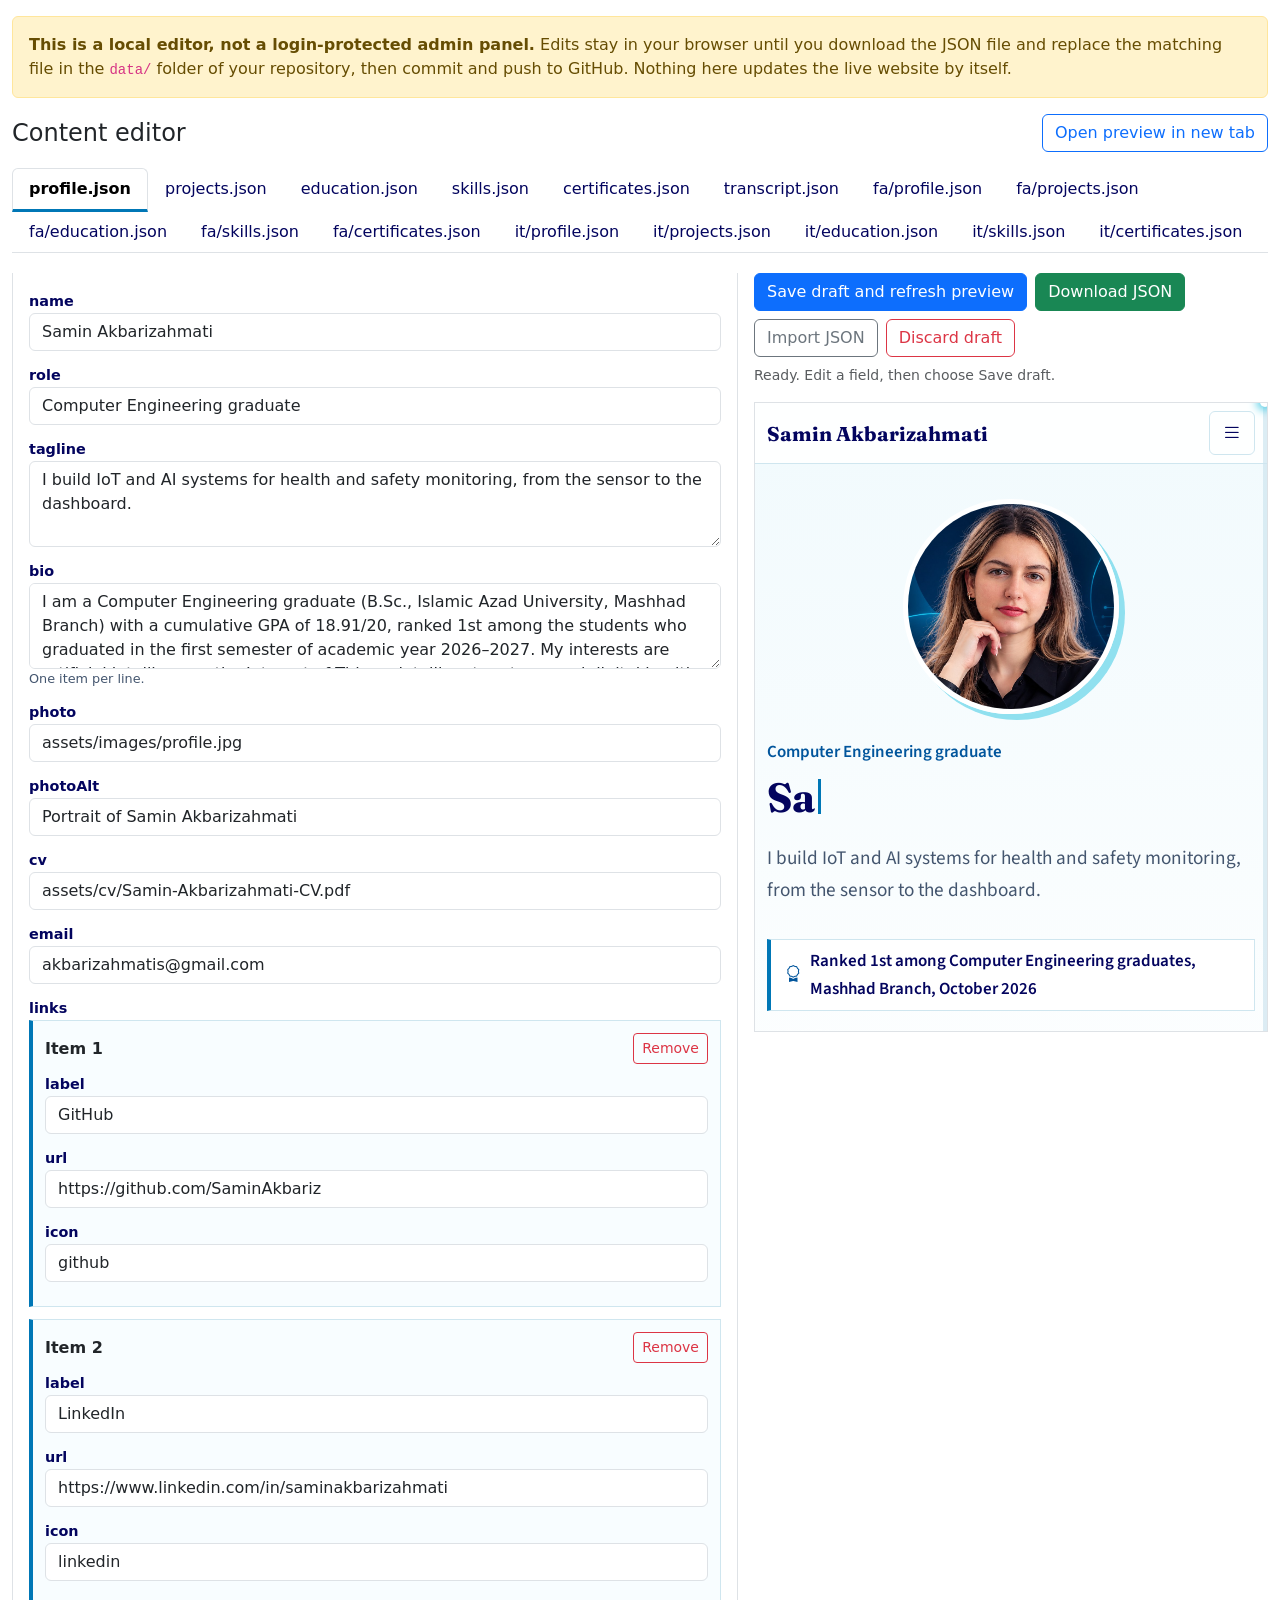
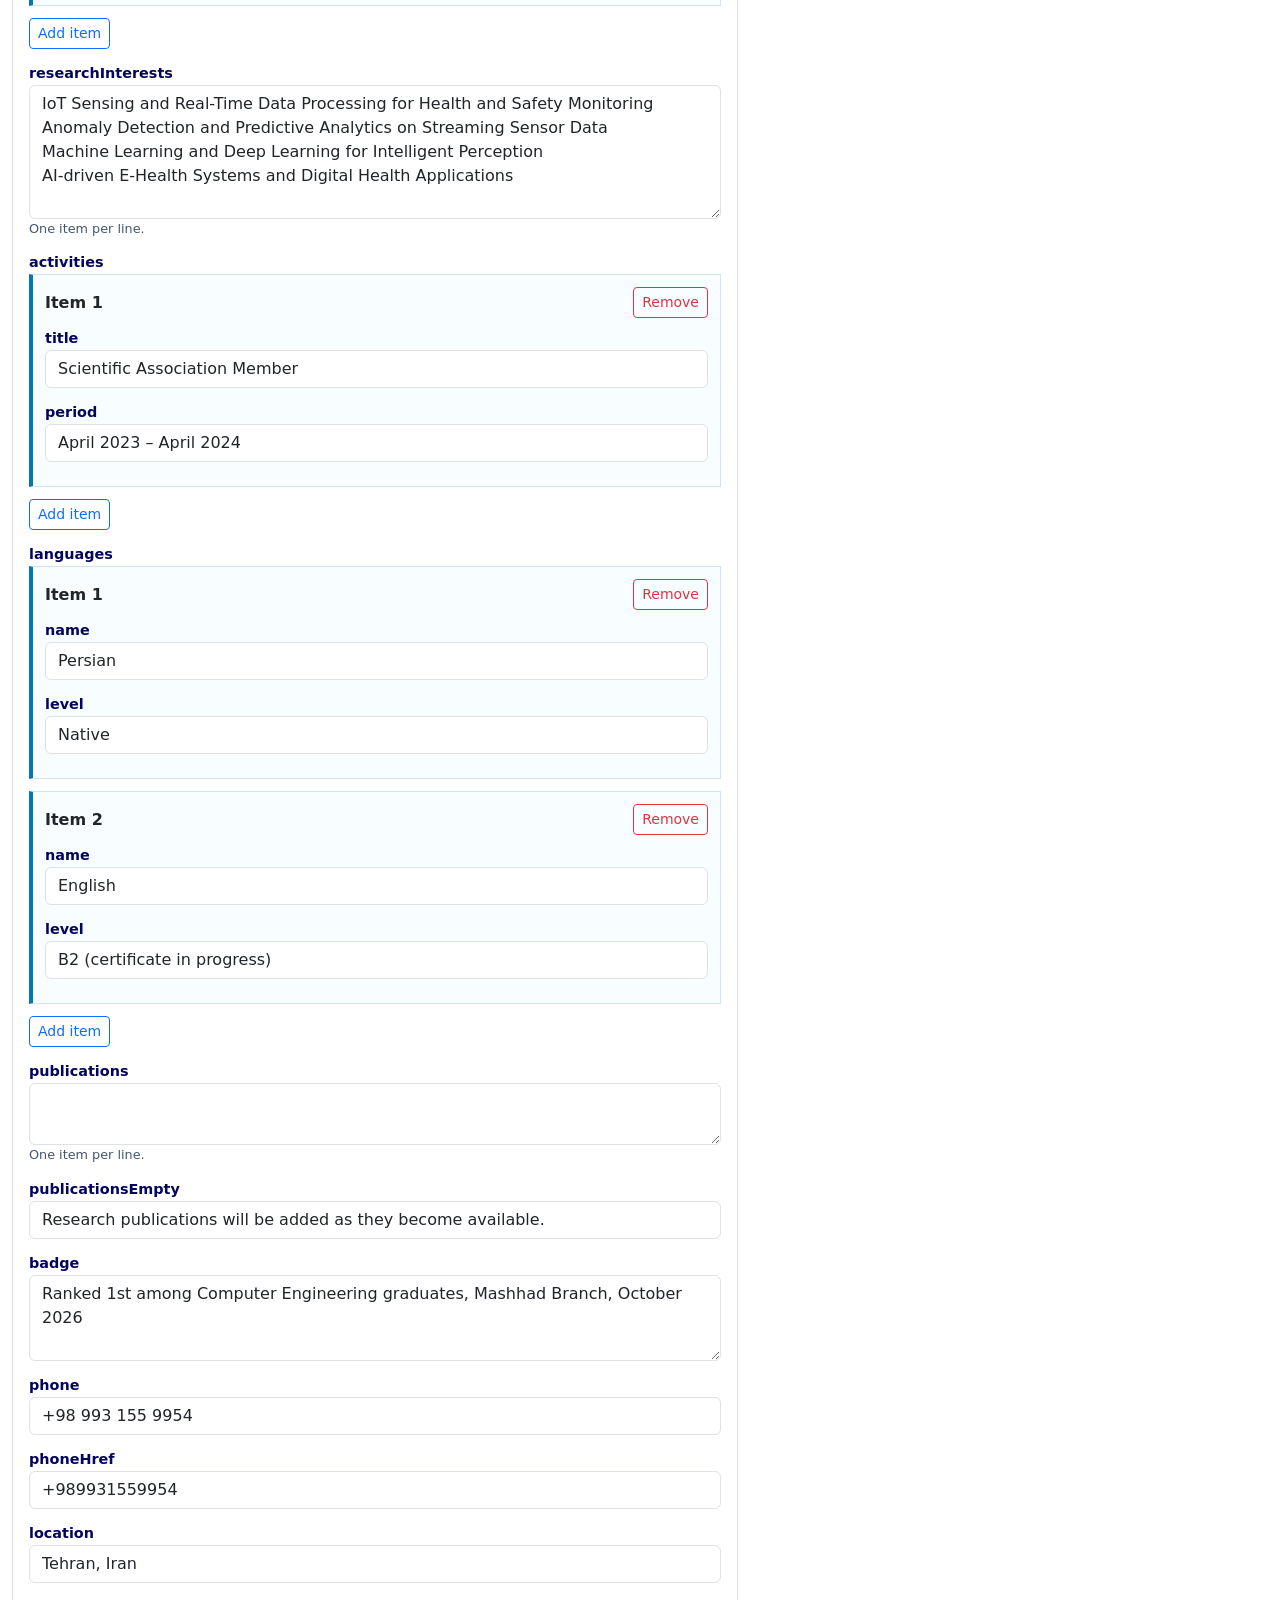
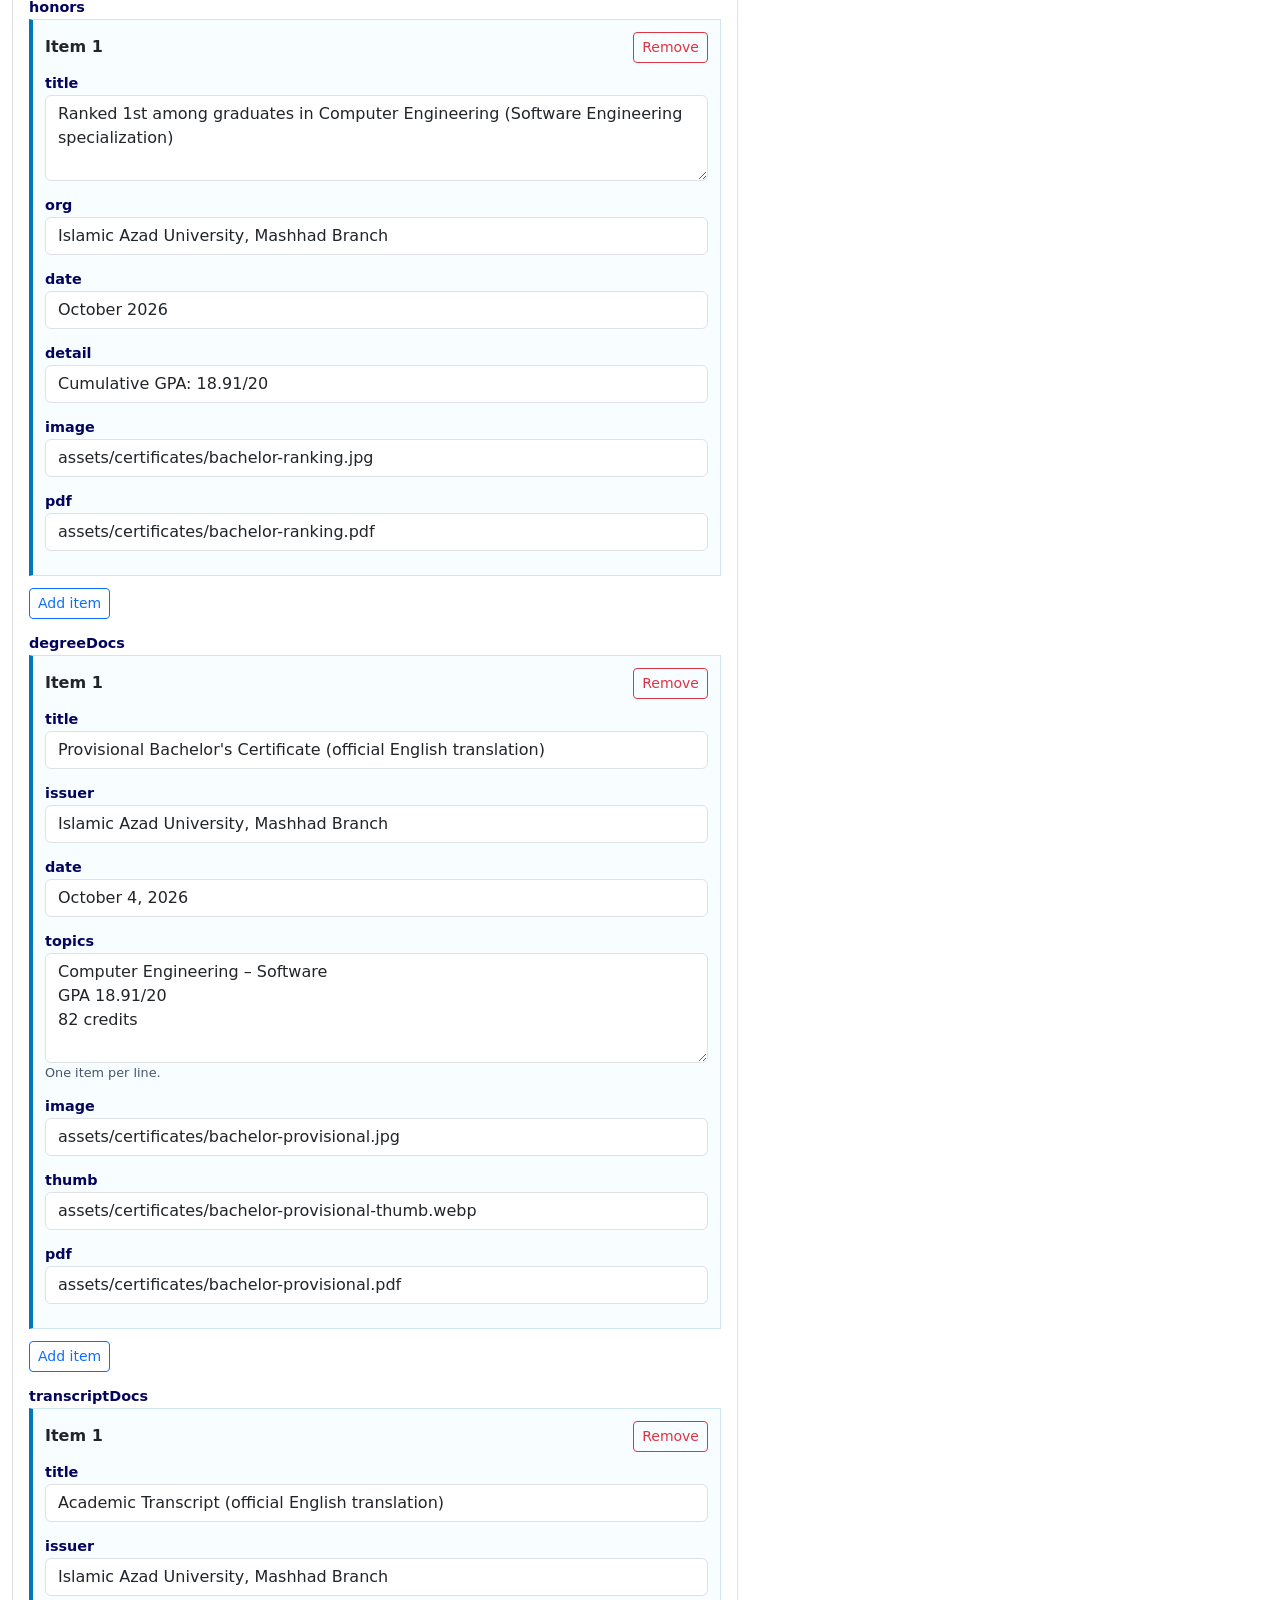
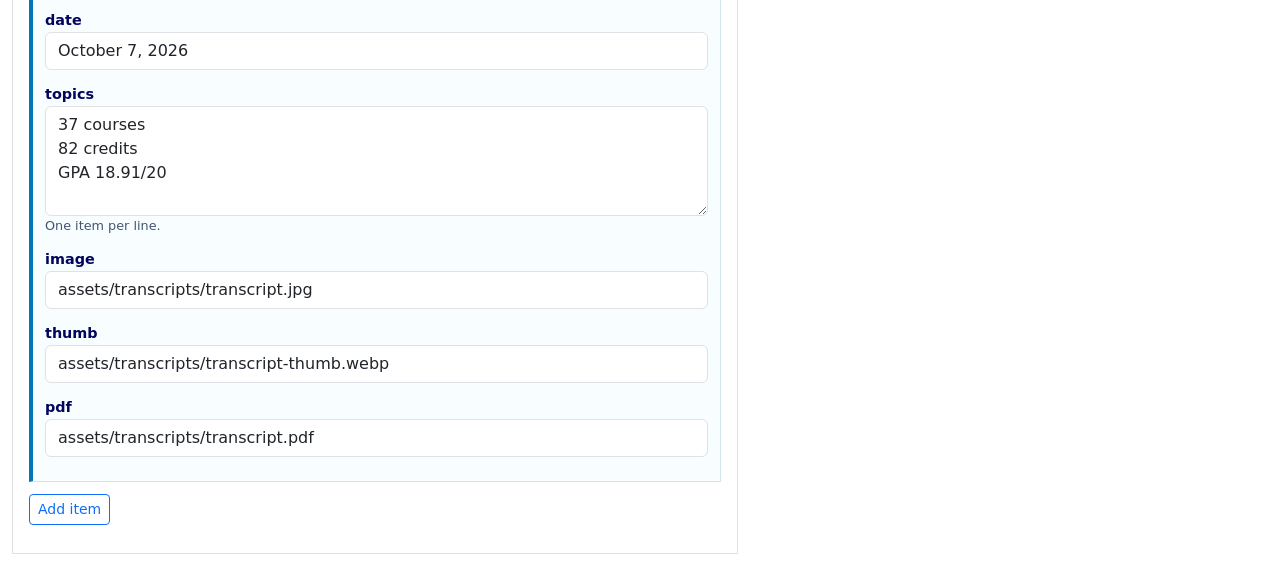
==== admin/index.html @ 0e518de2 "Portfolio site" ====
<!DOCTYPE html>
<html lang="en">
<head>
<meta charset="utf-8"><meta name="viewport" content="width=device-width, initial-scale=1">
<title>Local content editor</title>
<meta name="robots" content="noindex">
<link href="https://cdn.jsdelivr.net/npm/bootstrap@5.3.3/dist/css/bootstrap.min.css" rel="stylesheet">
<link href="admin.css" rel="stylesheet">
</head>
<body>
<div class="container-fluid py-3">
  <div class="alert alert-warning" role="note">
    <strong>This is a local editor, not a login-protected admin panel.</strong> Edits stay in your browser until you download the JSON file and replace the matching file in the <code>data/</code> folder of your repository, then commit and push to GitHub. Nothing here updates the live website by itself.
  </div>
  <div class="d-flex flex-wrap gap-2 align-items-center mb-3">
    <h1 class="h4 m-0 me-auto">Content editor</h1>
    <a class="btn btn-outline-primary" href="../index.html?preview=1" target="preview">Open preview in new tab</a>
  </div>
  <ul class="nav nav-tabs" id="tabs" role="tablist"></ul>
  <div class="row g-3 mt-1">
    <div class="col-lg-7"><div id="form" class="p-3 border border-top-0"></div></div>
    <div class="col-lg-5">
      <div class="d-flex flex-wrap gap-2 mb-2">
        <button class="btn btn-primary" id="save" type="button">Save draft and refresh preview</button>
        <button class="btn btn-success" id="download" type="button">Download JSON</button>
        <label class="btn btn-outline-secondary mb-0">Import JSON<input type="file" id="import" accept="application/json" hidden></label>
        <button class="btn btn-outline-danger" id="reset" type="button">Discard draft</button>
      </div>
      <p class="small text-muted" id="status" role="status">Loading...</p>
      <iframe id="preview" title="Live preview of the portfolio" class="w-100 border" style="height:70vh"></iframe>
    </div>
  </div>
</div>
<script src="admin.js"></script>
</body>
</html>
---- admin/admin.css ----
:root{--navy:#03045e;--blue:#0077b6}
h1{color:var(--navy)}
.nav-tabs .nav-link{color:var(--navy)}
.nav-tabs .nav-link.active{border-bottom:3px solid var(--blue);font-weight:600}
.fld{margin-bottom:.75rem}
.fld>label{font-weight:600;font-size:.9rem;color:var(--navy)}
.grp{border:1px solid #cfe6ef;border-left:4px solid var(--blue);padding:.75rem;margin-bottom:.75rem;background:#f8fdff}
.grp-head{display:flex;justify-content:space-between;align-items:center;margin-bottom:.5rem}
.hint{font-size:.8rem;color:#44566f}
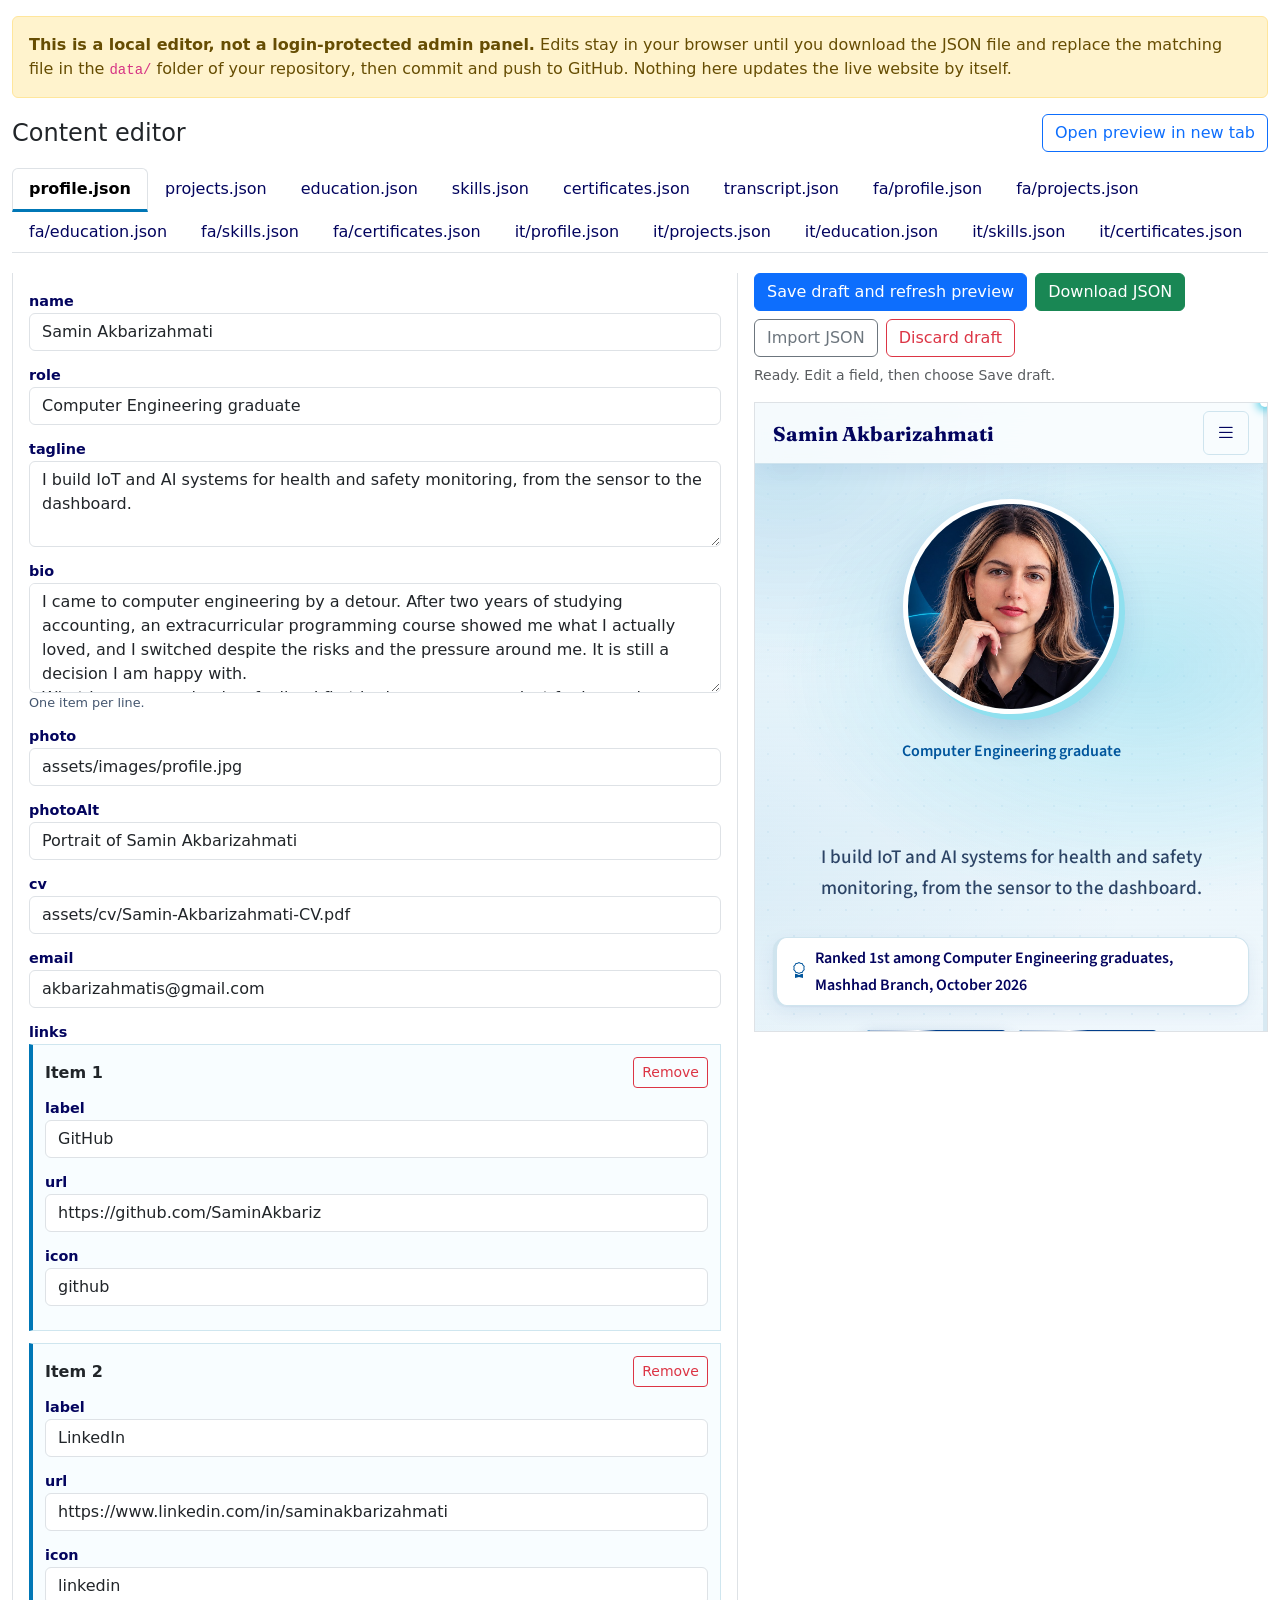
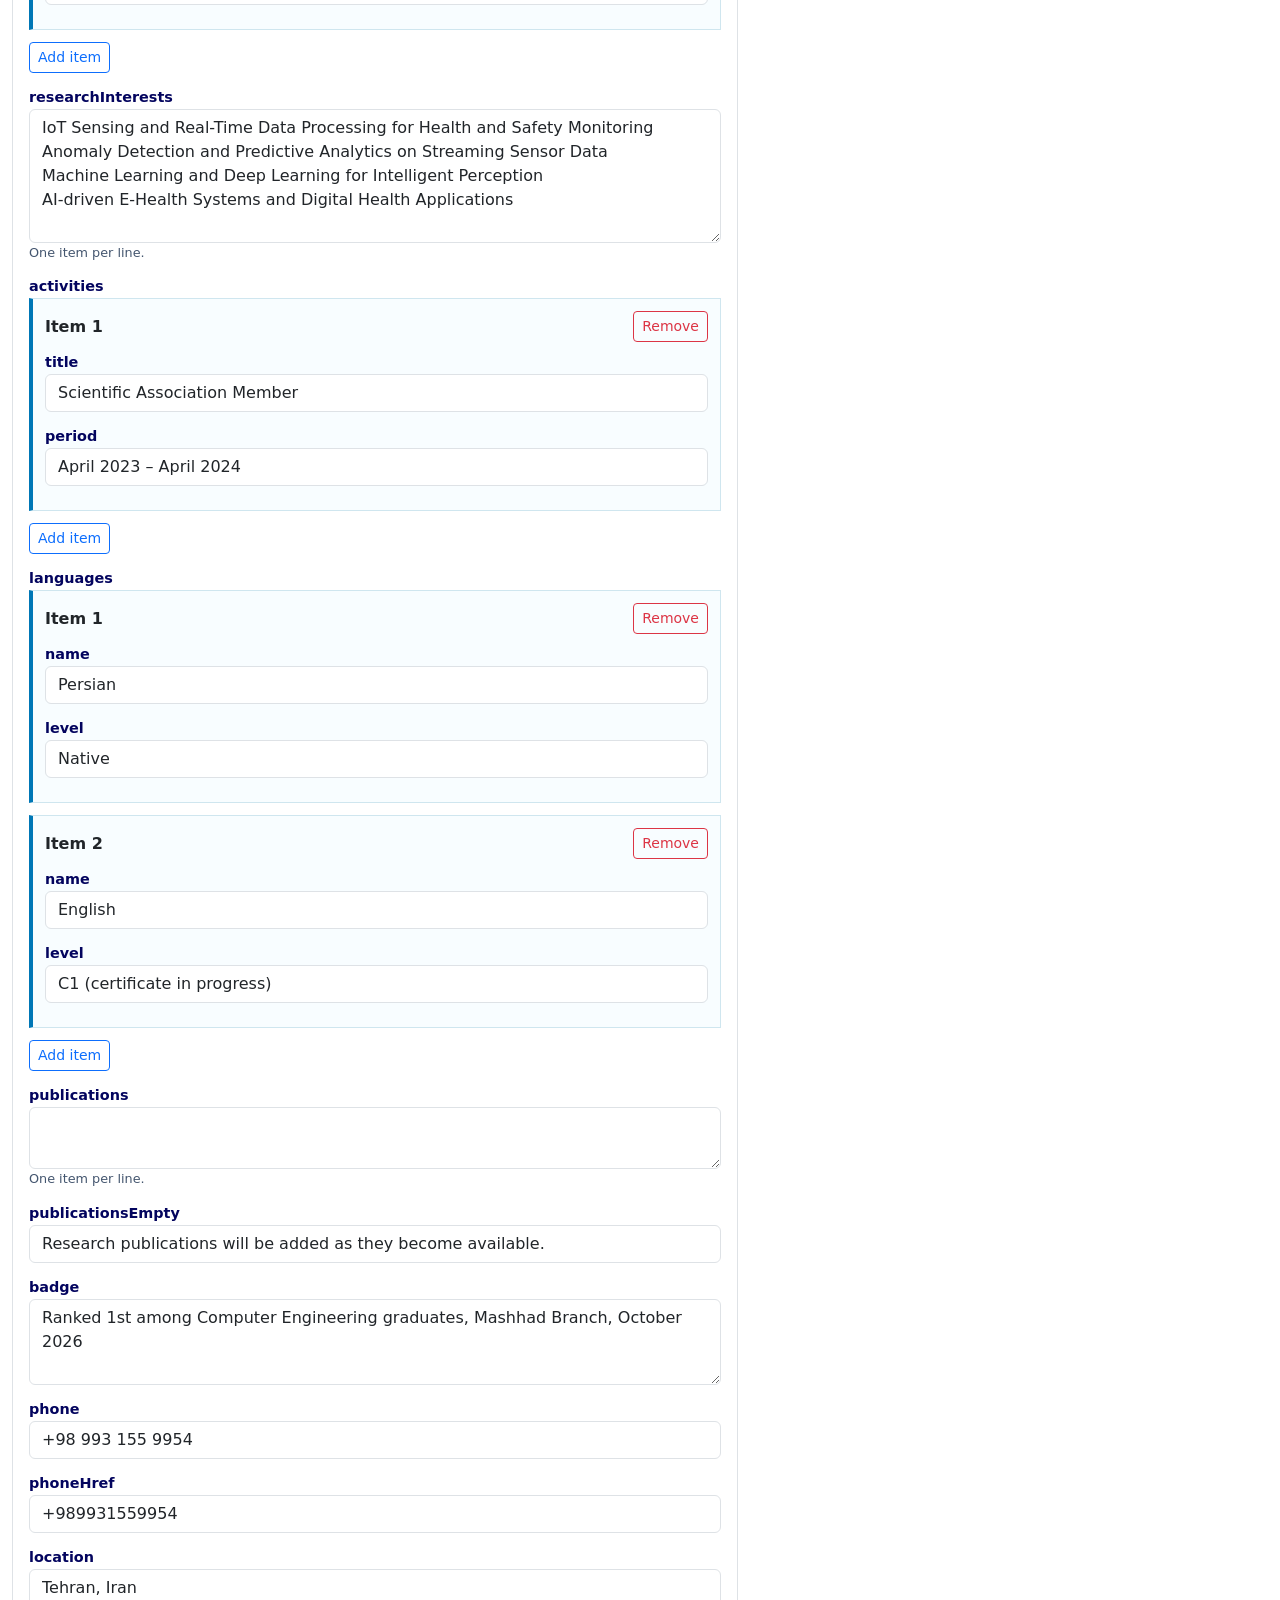
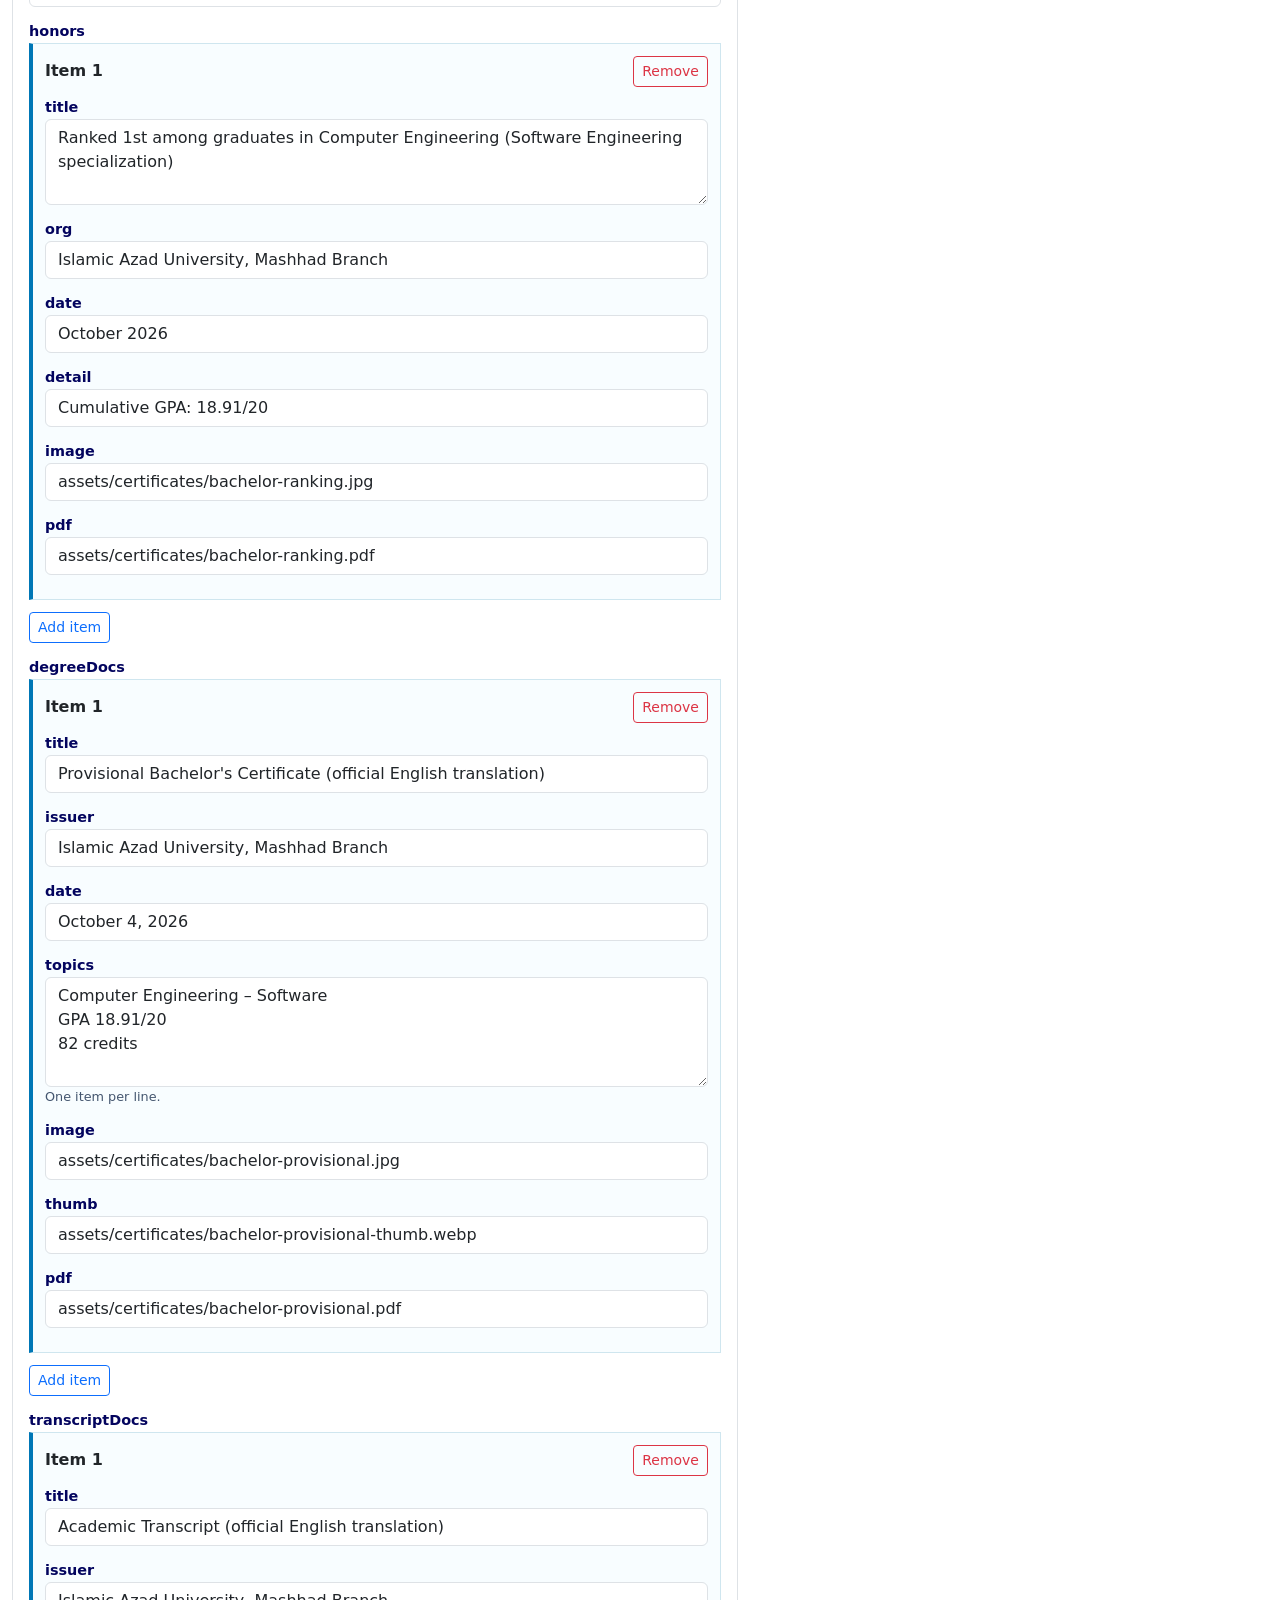
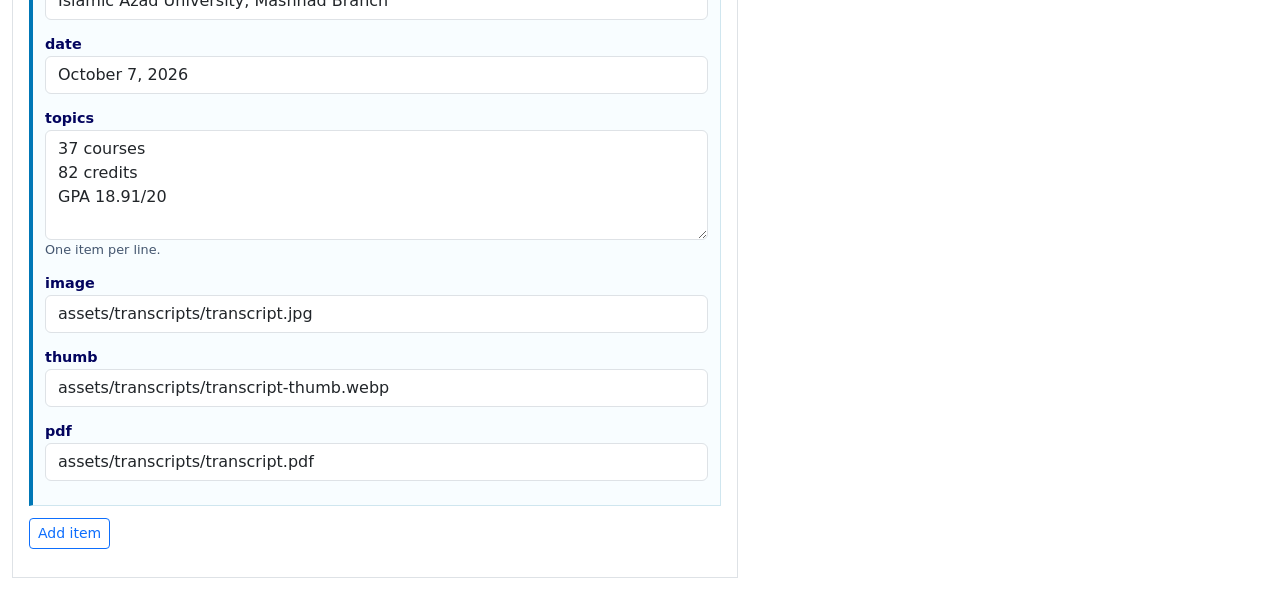
==== commit 8f8ace3f: "Fix colors on dark/power-saving phones, light-theme 3D scenes" ====
--- a/admin/index.html
+++ b/admin/index.html
@@ -1,7 +1,12 @@
 <!DOCTYPE html>
 <html lang="en">
 <head>
-<meta charset="utf-8"><meta name="viewport" content="width=device-width, initial-scale=1">
+<meta charset="utf-8"><meta name="color-scheme" content="light dark">
+<meta name="supported-color-schemes" content="light dark">
+<meta name="darkreader-lock">
+<meta name="theme-color" content="#f3f9fd" media="(prefers-color-scheme: light)">
+<meta name="theme-color" content="#050a2e" media="(prefers-color-scheme: dark)">
+<meta name="viewport" content="width=device-width, initial-scale=1">
 <title>Local content editor</title>
 <meta name="robots" content="noindex">
 <link href="https://cdn.jsdelivr.net/npm/bootstrap@5.3.3/dist/css/bootstrap.min.css" rel="stylesheet">
